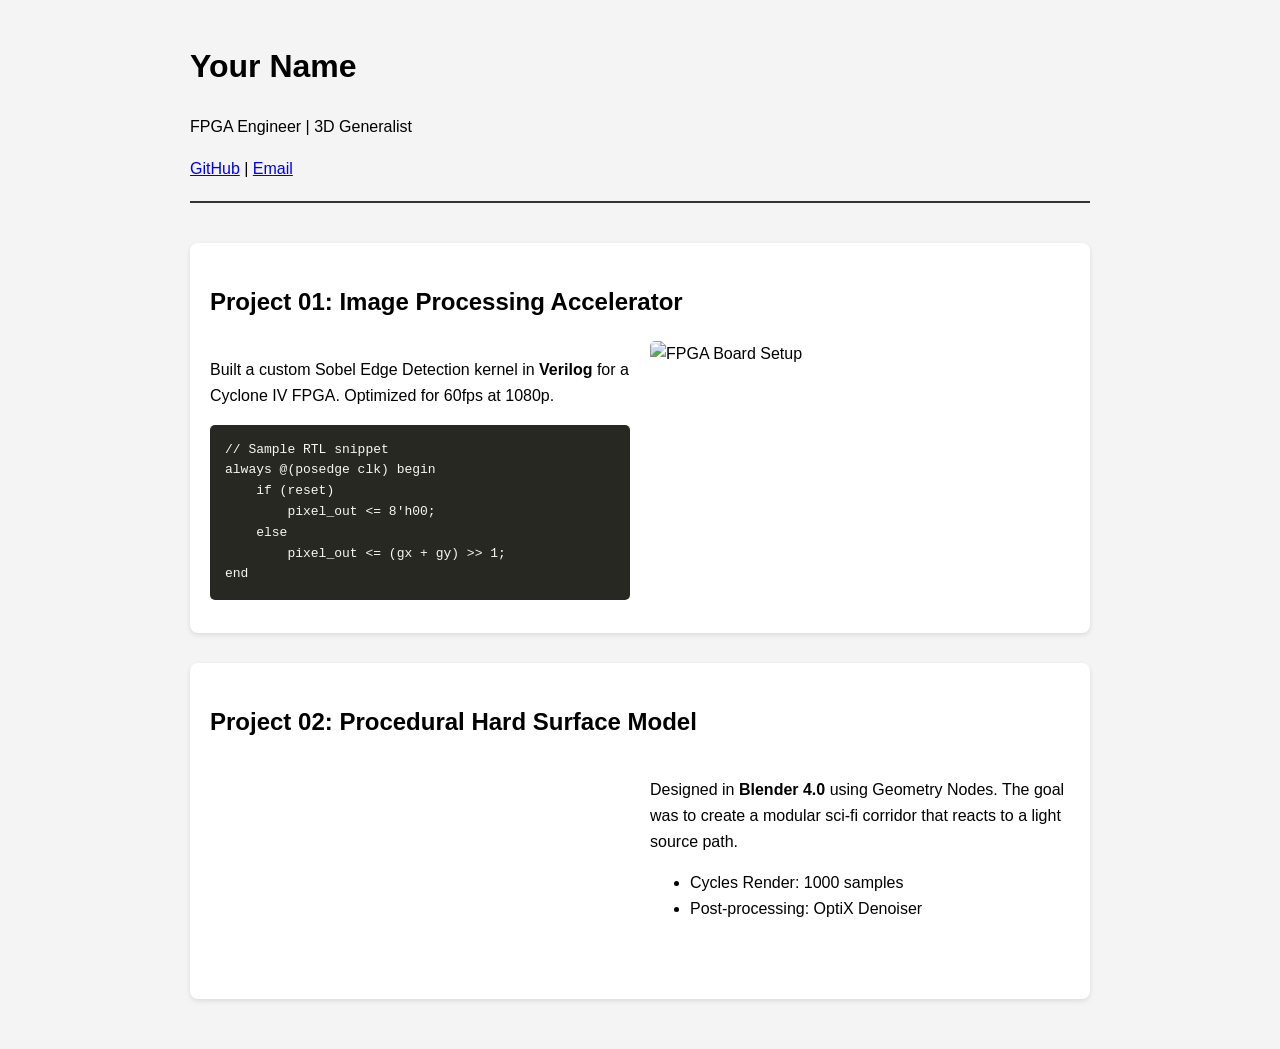
==== index.html @ 74874e3e "Create index.html" ====
<!DOCTYPE html>
<html lang="en">
<head>
    <meta charset="UTF-8">
    <meta name="viewport" content="width=device-width, initial-scale=1.0">
    <title>Your Name | Engineering Portfolio</title>
    <style>
        body { font-family: sans-serif; line-height: 1.6; max-width: 900px; margin: auto; padding: 20px; background: #f4f4f4; }
        header { border-bottom: 2px solid #333; padding-bottom: 20px; margin-bottom: 40px; }
        .project-card { background: white; padding: 20px; border-radius: 8px; box-shadow: 0 2px 5px rgba(0,0,0,0.1); margin-bottom: 30px; }
        .grid { display: grid; grid-template-columns: 1fr 1fr; gap: 20px; }
        pre { background: #272822; color: #f8f8f2; padding: 15px; border-radius: 5px; overflow-x: auto; }
        video, img { width: 100%; border-radius: 5px; }
        @media (max-width: 600px) { .grid { grid-template-columns: 1fr; } }
    </style>
</head>
<body>

<header>
    <h1>Your Name</h1>
    <p>FPGA Engineer | 3D Generalist</p>
    <a href="https://github.com/your-username">GitHub</a> | <a href="mailto:you@email.com">Email</a>
</header>

<div class="project-card">
    <h2>Project 01: Image Processing Accelerator</h2>
    <div class="grid">
        <div>
            <p>Built a custom Sobel Edge Detection kernel in <b>Verilog</b> for a Cyclone IV FPGA. Optimized for 60fps at 1080p.</p>
            <pre><code>// Sample RTL snippet
always @(posedge clk) begin
    if (reset) 
        pixel_out <= 8'h00;
    else
        pixel_out <= (gx + gy) >> 1;
end</code></pre>
        </div>
        <div>
            <img src="fpga_board_render.jpg" alt="FPGA Board Setup">
        </div>
    </div>
</div>

<div class="project-card">
    <h2>Project 02: Procedural Hard Surface Model</h2>
    <div class="grid">
        <div>
            <video autoplay loop muted playsinline>
                <source src="blender_render.mp4" type="video/mp4">
            </video>
        </div>
        <div>
            <p>Designed in <b>Blender 4.0</b> using Geometry Nodes. The goal was to create a modular sci-fi corridor that reacts to a light source path.</p>
            <ul>
                <li>Cycles Render: 1000 samples</li>
                <li>Post-processing: OptiX Denoiser</li>
            </ul>
        </div>
    </div>
</div>

</body>
</html>
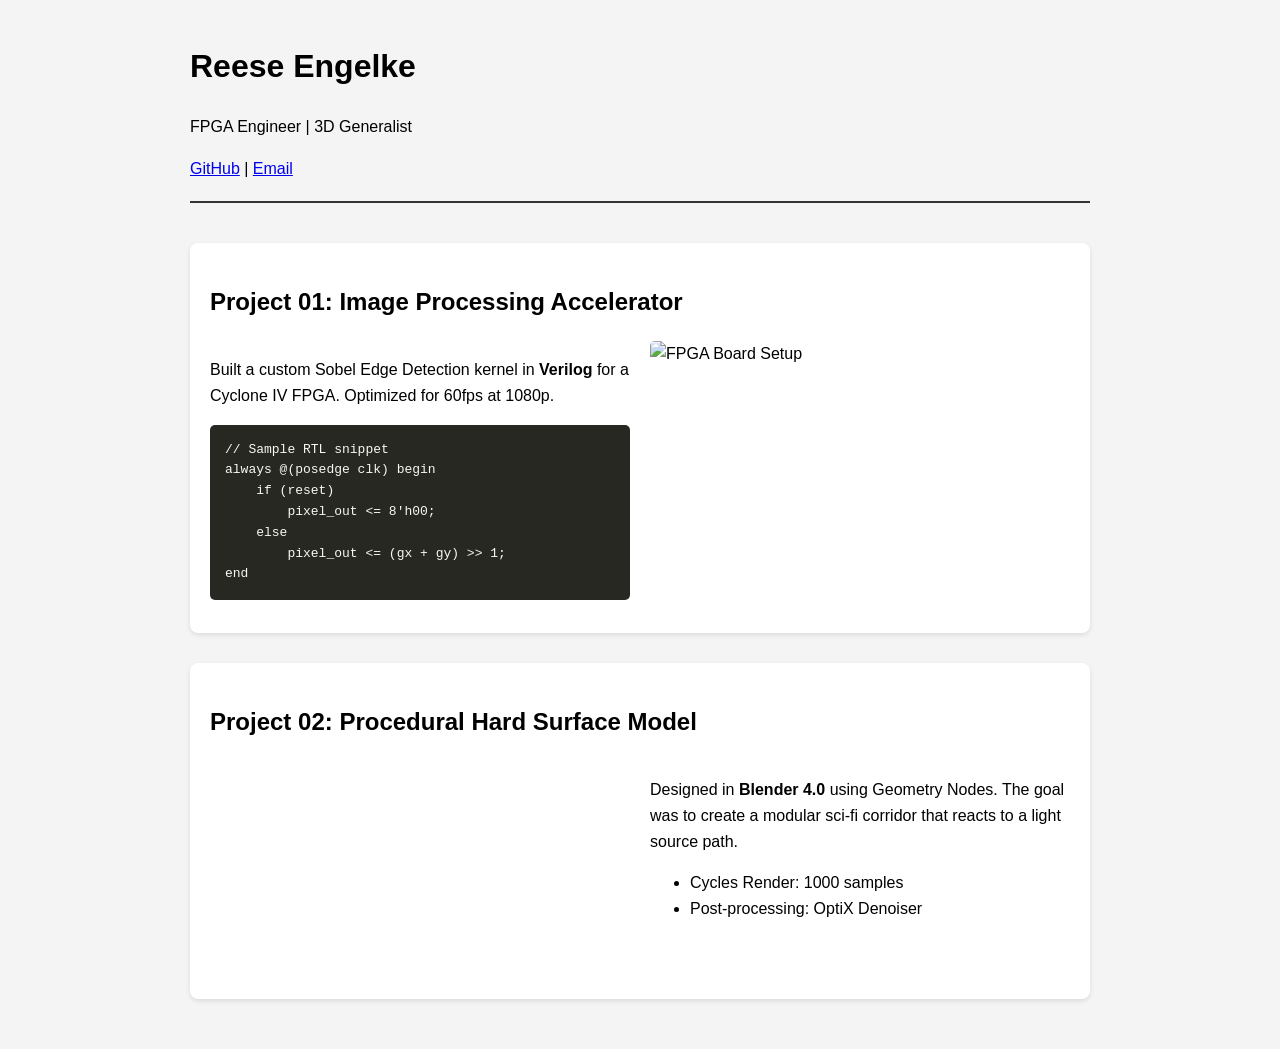
==== commit 90ed5291: "Update index.html" ====
--- a/index.html
+++ b/index.html
@@ -3,7 +3,7 @@
 <head>
     <meta charset="UTF-8">
     <meta name="viewport" content="width=device-width, initial-scale=1.0">
-    <title>Your Name | Engineering Portfolio</title>
+    <title>Reese | Engineering & Personal Portfolio</title>
     <style>
         body { font-family: sans-serif; line-height: 1.6; max-width: 900px; margin: auto; padding: 20px; background: #f4f4f4; }
         header { border-bottom: 2px solid #333; padding-bottom: 20px; margin-bottom: 40px; }
@@ -17,9 +17,9 @@
 <body>
 
 <header>
-    <h1>Your Name</h1>
+    <h1>Reese Engelke</h1>
     <p>FPGA Engineer | 3D Generalist</p>
-    <a href="https://github.com/your-username">GitHub</a> | <a href="mailto:you@email.com">Email</a>
+    <a href="https://github.com/reese-engelke">GitHub</a> | <a href="mailto:reese.engelke@gmail.com">Email</a>
 </header>
 
 <div class="project-card">
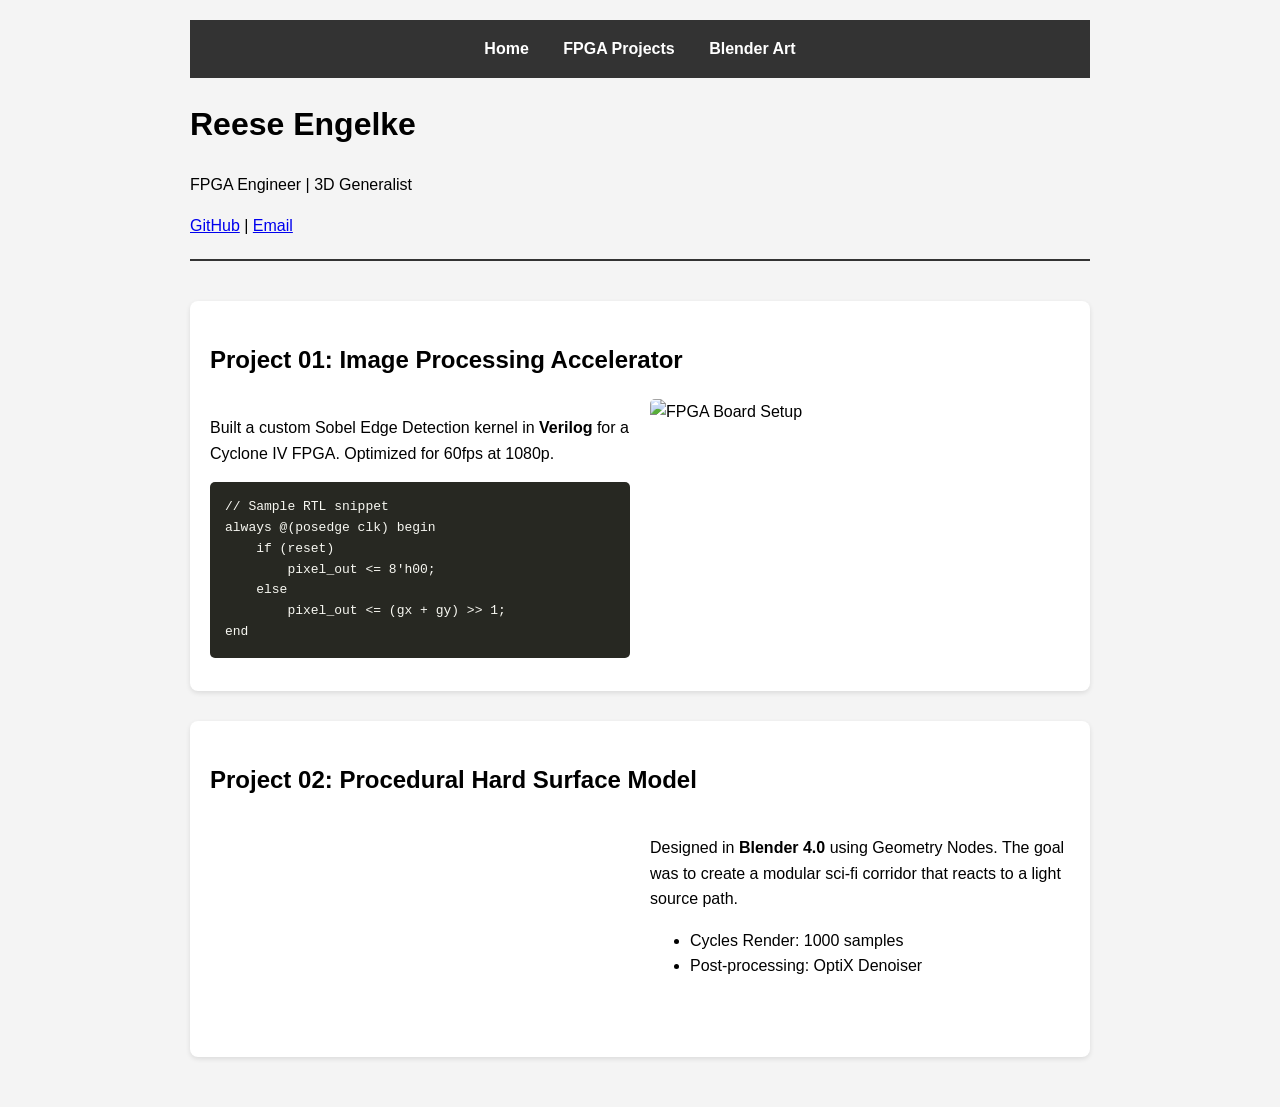
==== commit 2b283090: "Added navigation banner index.html" ====
--- a/index.html
+++ b/index.html
@@ -15,7 +15,11 @@
     </style>
 </head>
 <body>
-
+<nav style="background: #333; padding: 1rem; text-align: center;">
+    <a href="index.html" style="color: white; margin: 0 15px; text-decoration: none; font-weight: bold;">Home</a>
+    <a href="fpga.html" style="color: white; margin: 0 15px; text-decoration: none; font-weight: bold;">FPGA Projects</a>
+    <a href="blender.html" style="color: white; margin: 0 15px; text-decoration: none; font-weight: bold;">Blender Art</a>
+</nav>
 <header>
     <h1>Reese Engelke</h1>
     <p>FPGA Engineer | 3D Generalist</p>
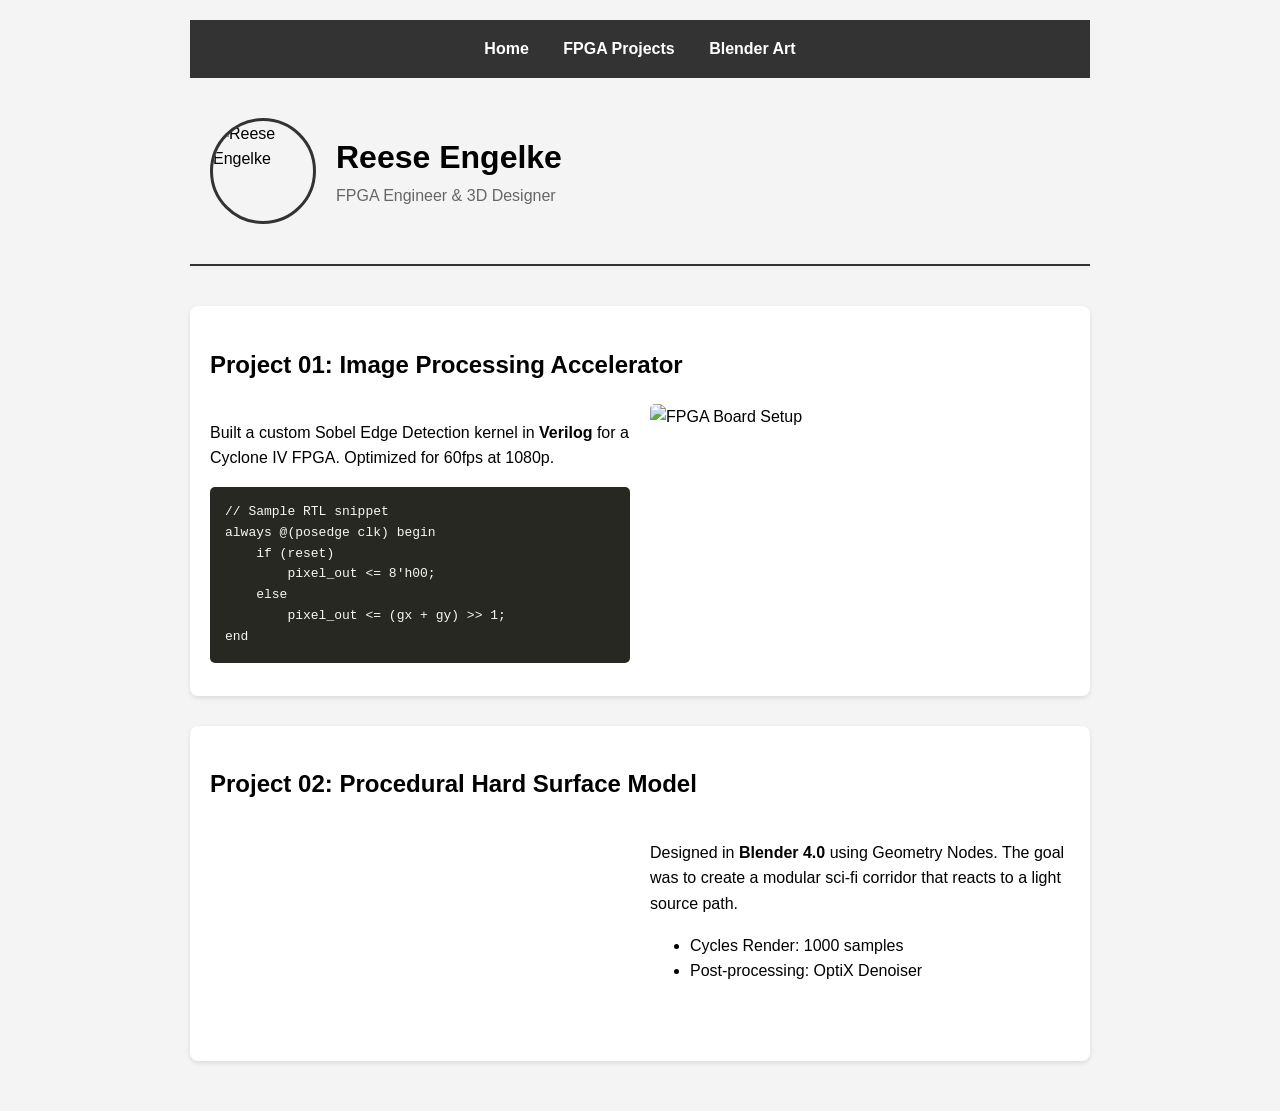
==== commit ac4e1b03: "Added profile picture to home header" ====
--- a/index.html
+++ b/index.html
@@ -20,10 +20,14 @@
     <a href="fpga.html" style="color: white; margin: 0 15px; text-decoration: none; font-weight: bold;">FPGA Projects</a>
     <a href="blender.html" style="color: white; margin: 0 15px; text-decoration: none; font-weight: bold;">Blender Art</a>
 </nav>
-<header>
-    <h1>Reese Engelke</h1>
-    <p>FPGA Engineer | 3D Generalist</p>
-    <a href="https://github.com/reese-engelke">GitHub</a> | <a href="mailto:reese.engelke@gmail.com">Email</a>
+
+<header style="display: flex; align-items: center; gap: 20px; padding: 40px 20px;">
+    <img src="assets/me.jpg" alt="Reese Engelke" style="width: 100px; height: 100px; border-radius: 50%; object-fit: cover; border: 3px solid #333;">
+    
+    <div>
+        <h1 style="margin: 0;">Reese Engelke</h1>
+        <p style="margin: 0; color: #666;">FPGA Engineer & 3D Designer</p>
+    </div>
 </header>
 
 <div class="project-card">
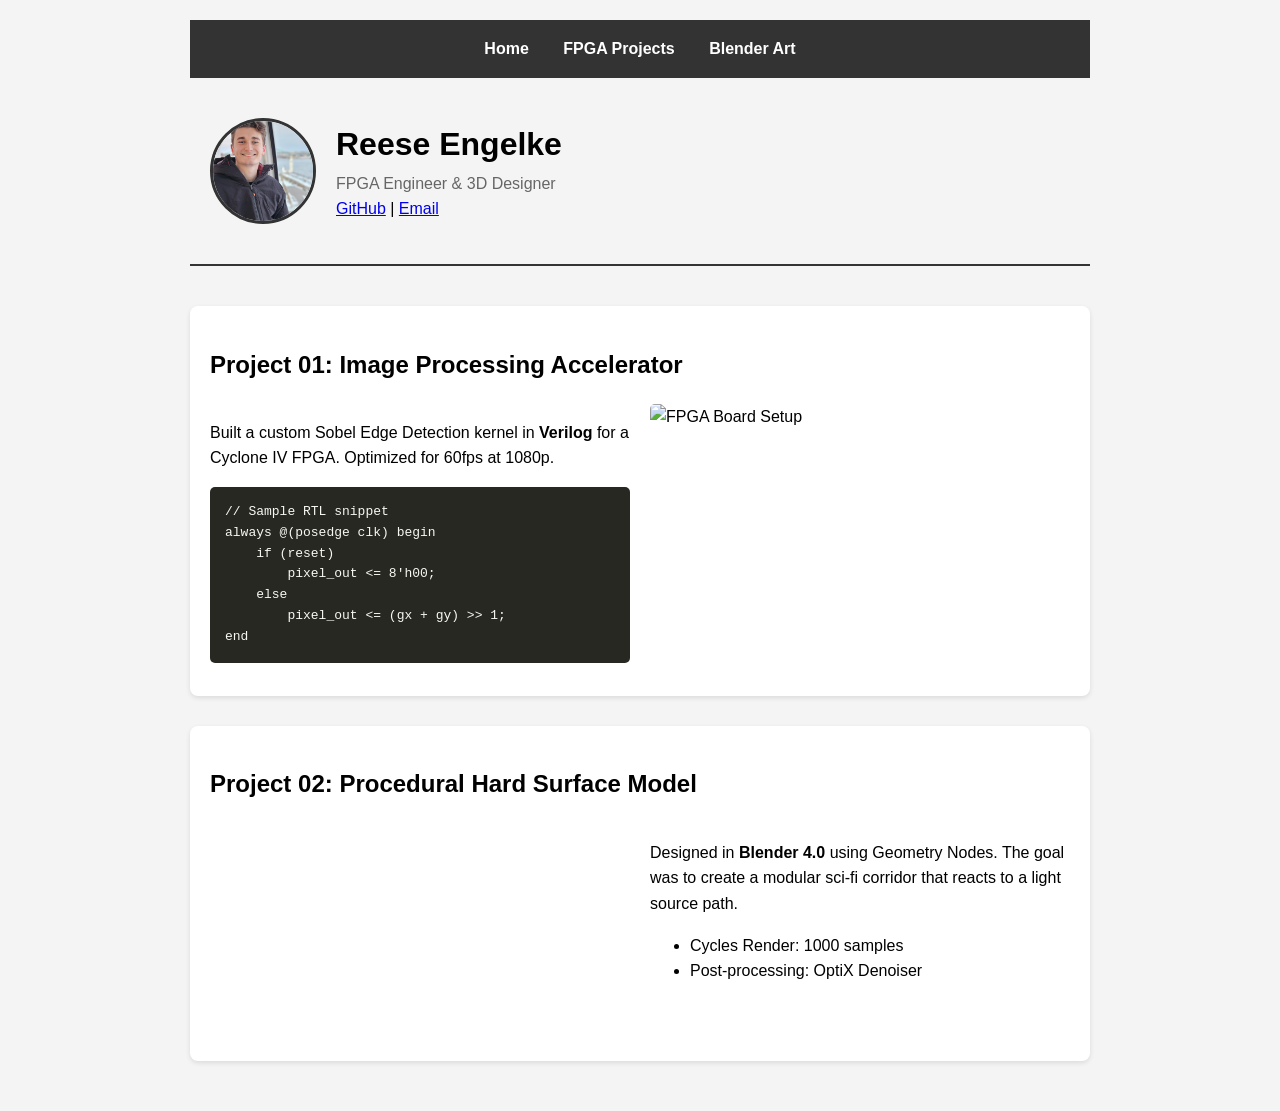
==== commit 44d2121e: "Update index.html" ====
--- a/index.html
+++ b/index.html
@@ -27,6 +27,7 @@
     <div>
         <h1 style="margin: 0;">Reese Engelke</h1>
         <p style="margin: 0; color: #666;">FPGA Engineer & 3D Designer</p>
+        <a href="https://github.com/reese-engelke">GitHub</a> | <a href="mailto:reese.engelke@gmail.com">Email</a>
     </div>
 </header>
 
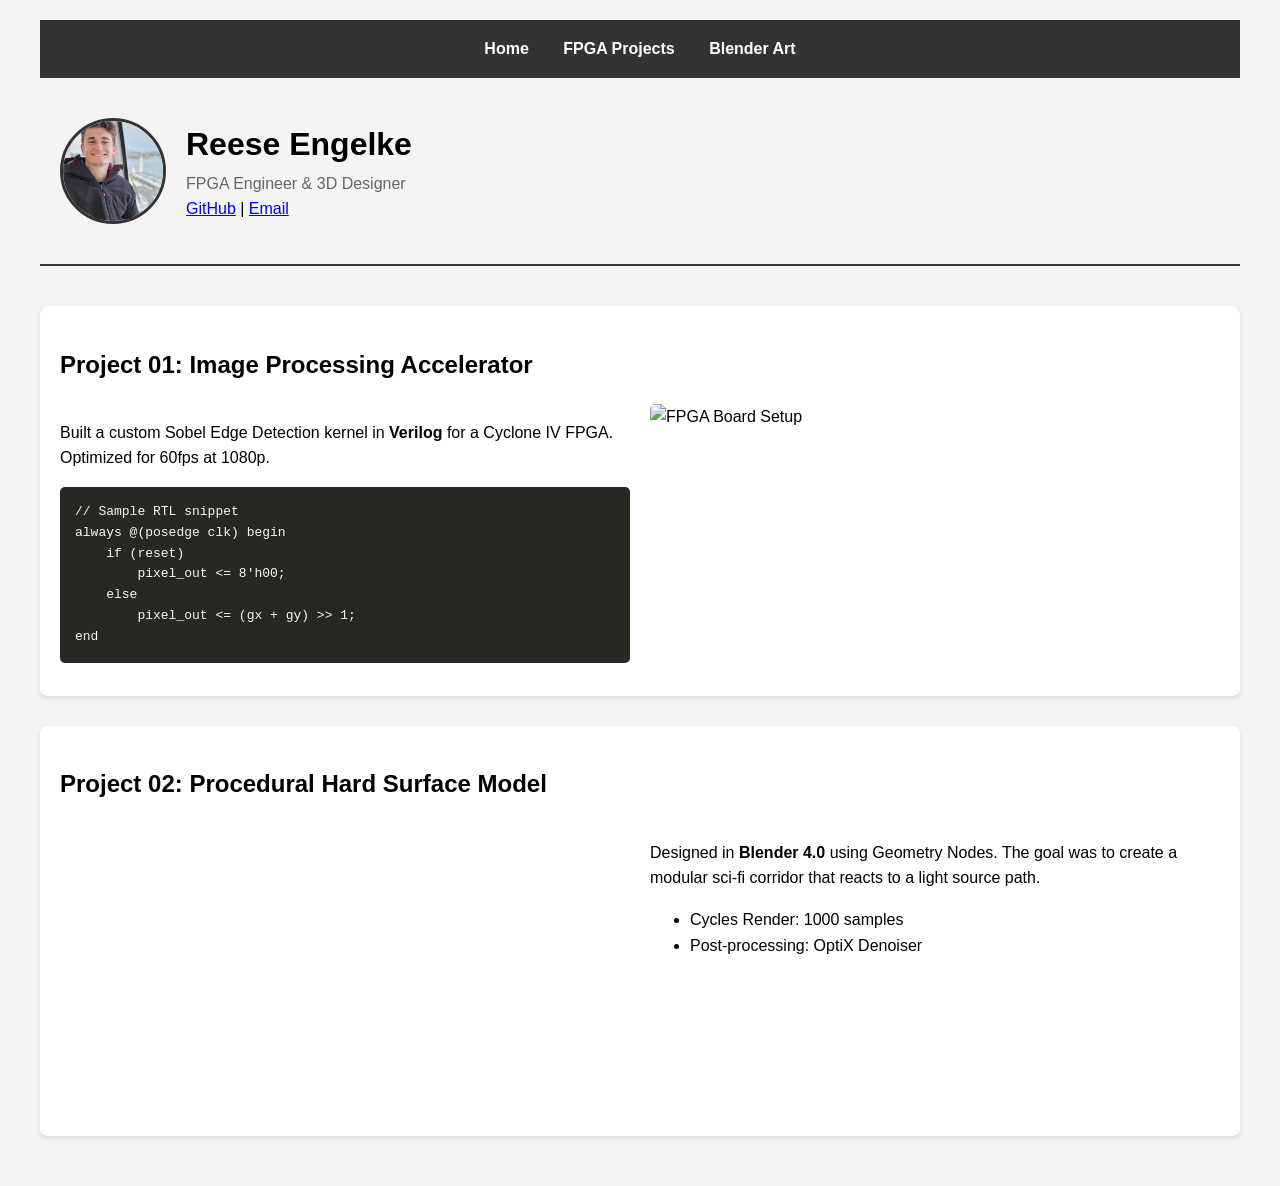
==== commit b026b9d6: "Added current axi_convolution_core status" ====
--- a/index.html
+++ b/index.html
@@ -5,7 +5,7 @@
     <meta name="viewport" content="width=device-width, initial-scale=1.0">
     <title>Reese | Engineering & Personal Portfolio</title>
     <style>
-        body { font-family: sans-serif; line-height: 1.6; max-width: 900px; margin: auto; padding: 20px; background: #f4f4f4; }
+        body { font-family: sans-serif; line-height: 1.6; max-width: 1200px; margin: auto; padding: 20px; background: #f4f4f4; }
         header { border-bottom: 2px solid #333; padding-bottom: 20px; margin-bottom: 40px; }
         .project-card { background: white; padding: 20px; border-radius: 8px; box-shadow: 0 2px 5px rgba(0,0,0,0.1); margin-bottom: 30px; }
         .grid { display: grid; grid-template-columns: 1fr 1fr; gap: 20px; }
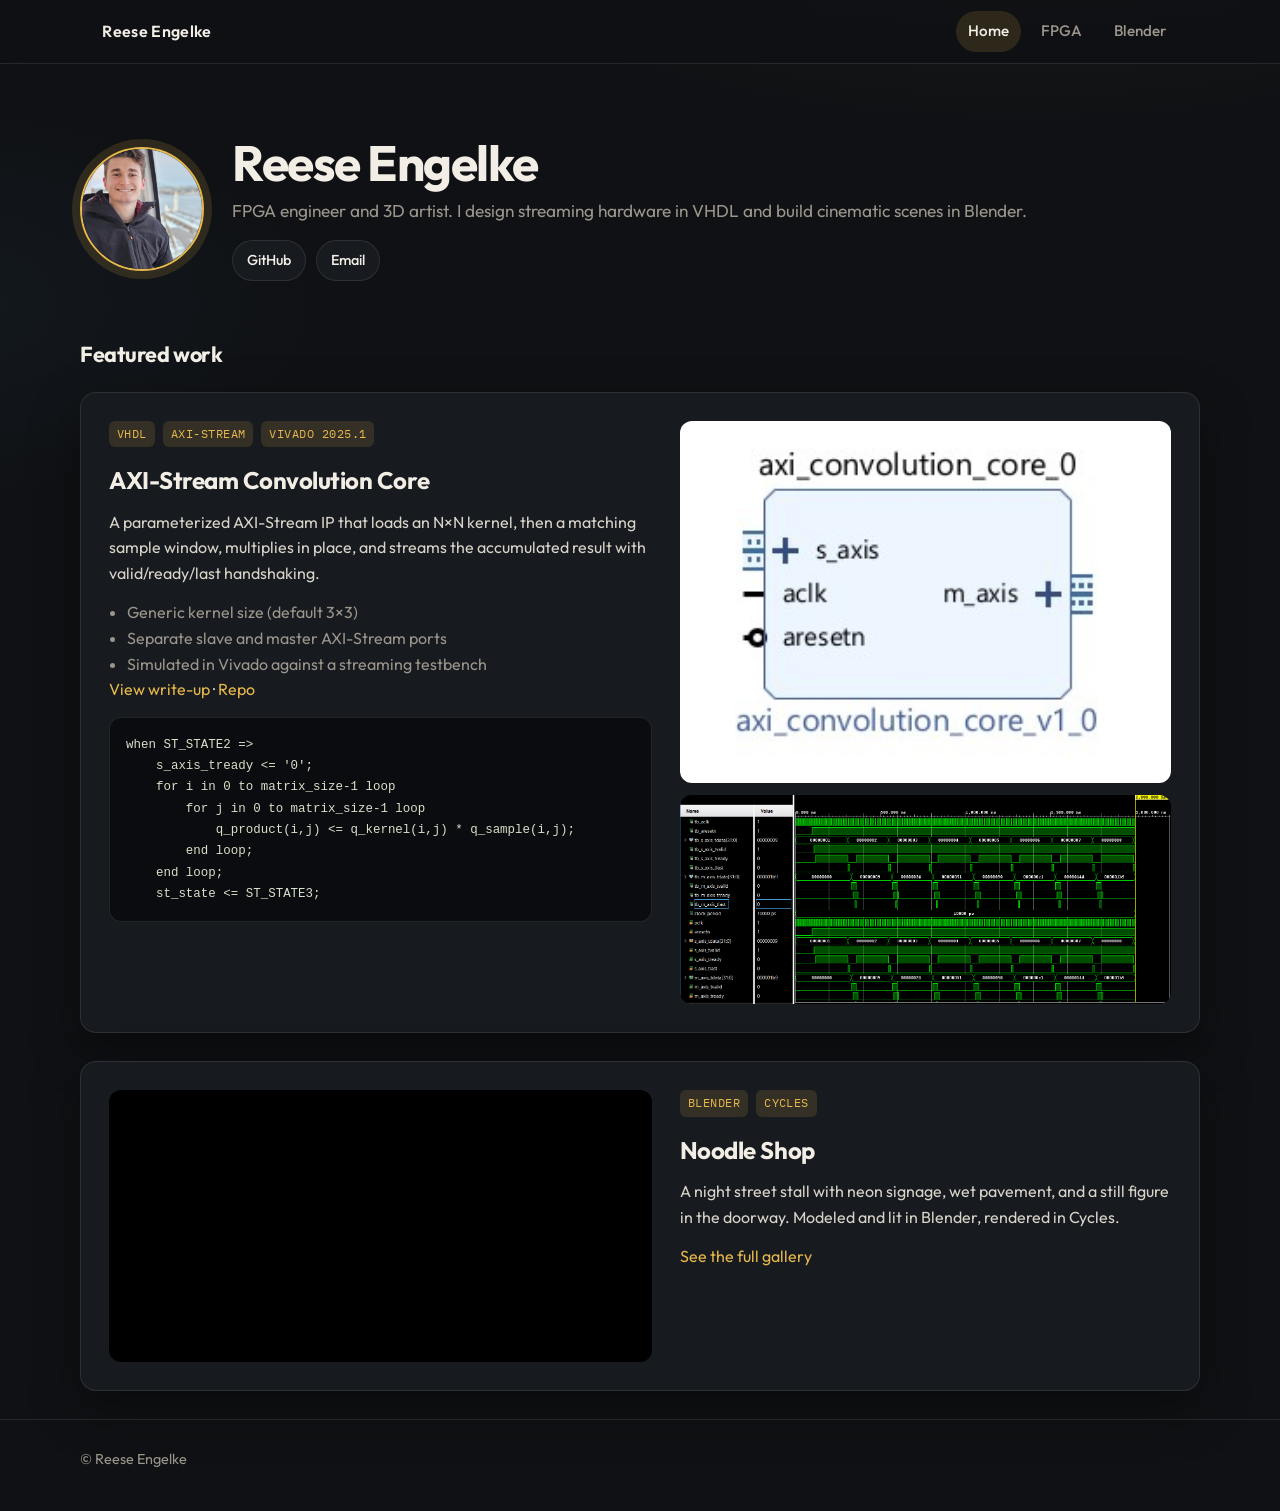
==== commit bc5397f0: "visual refresh" ====
--- a/index.html
+++ b/index.html
@@ -3,70 +3,94 @@
 <head>
     <meta charset="UTF-8">
     <meta name="viewport" content="width=device-width, initial-scale=1.0">
-    <title>Reese | Engineering & Personal Portfolio</title>
-    <style>
-        body { font-family: sans-serif; line-height: 1.6; max-width: 1200px; margin: auto; padding: 20px; background: #f4f4f4; }
-        header { border-bottom: 2px solid #333; padding-bottom: 20px; margin-bottom: 40px; }
-        .project-card { background: white; padding: 20px; border-radius: 8px; box-shadow: 0 2px 5px rgba(0,0,0,0.1); margin-bottom: 30px; }
-        .grid { display: grid; grid-template-columns: 1fr 1fr; gap: 20px; }
-        pre { background: #272822; color: #f8f8f2; padding: 15px; border-radius: 5px; overflow-x: auto; }
-        video, img { width: 100%; border-radius: 5px; }
-        @media (max-width: 600px) { .grid { grid-template-columns: 1fr; } }
-    </style>
+    <title>Reese Engelke | FPGA & 3D</title>
+    <link rel="preconnect" href="https://fonts.googleapis.com">
+    <link rel="preconnect" href="https://fonts.gstatic.com" crossorigin>
+    <link href="https://fonts.googleapis.com/css2?family=IBM+Plex+Mono:wght@400;500&family=Outfit:wght@400;500;600;700&display=swap" rel="stylesheet">
+    <link rel="stylesheet" href="styles.css">
 </head>
 <body>
-<nav style="background: #333; padding: 1rem; text-align: center;">
-    <a href="index.html" style="color: white; margin: 0 15px; text-decoration: none; font-weight: bold;">Home</a>
-    <a href="fpga.html" style="color: white; margin: 0 15px; text-decoration: none; font-weight: bold;">FPGA Projects</a>
-    <a href="blender.html" style="color: white; margin: 0 15px; text-decoration: none; font-weight: bold;">Blender Art</a>
+<nav class="site-nav">
+    <a class="brand" href="index.html">Reese Engelke</a>
+    <div class="nav-links">
+        <a href="index.html" aria-current="page">Home</a>
+        <a href="fpga.html">FPGA</a>
+        <a href="blender.html">Blender</a>
+    </div>
 </nav>
 
-<header style="display: flex; align-items: center; gap: 20px; padding: 40px 20px;">
-    <img src="assets/me.jpg" alt="Reese Engelke" style="width: 100px; height: 100px; border-radius: 50%; object-fit: cover; border: 3px solid #333;">
-    
-    <div>
-        <h1 style="margin: 0;">Reese Engelke</h1>
-        <p style="margin: 0; color: #666;">FPGA Engineer & 3D Designer</p>
-        <a href="https://github.com/reese-engelke">GitHub</a> | <a href="mailto:reese.engelke@gmail.com">Email</a>
+<main class="wrap">
+    <header class="hero">
+        <img class="avatar" src="assets/me.jpg" alt="Reese Engelke">
+        <div>
+            <h1>Reese Engelke</h1>
+            <p class="lede">FPGA engineer and 3D artist. I design streaming hardware in VHDL and build cinematic scenes in Blender.</p>
+            <div class="contact">
+                <a class="chip" href="https://github.com/reese-engelke">GitHub</a>
+                <a class="chip" href="mailto:reese.engelke@gmail.com">Email</a>
+            </div>
+        </div>
+    </header>
+
+    <div class="section-head">
+        <h2>Featured work</h2>
     </div>
-</header>
 
-<div class="project-card">
-    <h2>Project 01: Image Processing Accelerator</h2>
-    <div class="grid">
-        <div>
-            <p>Built a custom Sobel Edge Detection kernel in <b>Verilog</b> for a Cyclone IV FPGA. Optimized for 60fps at 1080p.</p>
-            <pre><code>// Sample RTL snippet
-always @(posedge clk) begin
-    if (reset) 
-        pixel_out <= 8'h00;
-    else
-        pixel_out <= (gx + gy) >> 1;
-end</code></pre>
+    <article class="card">
+        <div class="card-body grid">
+            <div>
+                <div class="meta">
+                    <span class="tag">VHDL</span>
+                    <span class="tag">AXI-Stream</span>
+                    <span class="tag">Vivado 2025.1</span>
+                </div>
+                <h2>AXI-Stream Convolution Core</h2>
+                <p>A parameterized AXI-Stream IP that loads an N×N kernel, then a matching sample window, multiplies in place, and streams the accumulated result with valid/ready/last handshaking.</p>
+                <ul>
+                    <li>Generic kernel size (default 3×3)</li>
+                    <li>Separate slave and master AXI-Stream ports</li>
+                    <li>Simulated in Vivado against a streaming testbench</li>
+                </ul>
+                <p><a href="fpga.html">View write-up</a> · <a href="https://github.com/reese-engelke/axis_convolution_core/tree/main">Repo</a></p>
+                <pre><code>when ST_STATE2 =>
+    s_axis_tready <= '0';
+    for i in 0 to matrix_size-1 loop
+        for j in 0 to matrix_size-1 loop
+            q_product(i,j) <= q_kernel(i,j) * q_sample(i,j);
+        end loop;
+    end loop;
+    st_state <= ST_STATE3;</code></pre>
+            </div>
+            <div class="media">
+                <img src="assets/axi_convolution_core.jpg" alt="AXI convolution core IP block with stream ports" onclick="openFullscreen(this)">
+                <img src="assets/conv_sim.png" alt="Vivado simulation of AXI-Stream convolution handshaking" onclick="openFullscreen(this)">
+            </div>
         </div>
-        <div>
-            <img src="fpga_board_render.jpg" alt="FPGA Board Setup">
+    </article>
+
+    <article class="card">
+        <div class="card-body grid">
+            <div class="media">
+                <video autoplay loop muted playsinline onclick="openFullscreen(this)">
+                    <source src="assets/noodleshop.m4v" type="video/mp4">
+                </video>
+            </div>
+            <div>
+                <div class="meta">
+                    <span class="tag">Blender</span>
+                    <span class="tag">Cycles</span>
+                </div>
+                <h2>Noodle Shop</h2>
+                <p>A night street stall with neon signage, wet pavement, and a still figure in the doorway. Modeled and lit in Blender, rendered in Cycles.</p>
+                <p><a href="blender.html">See the full gallery</a></p>
+            </div>
         </div>
-    </div>
-</div>
+    </article>
+</main>
 
-<div class="project-card">
-    <h2>Project 02: Procedural Hard Surface Model</h2>
-    <div class="grid">
-        <div>
-            <video autoplay loop muted playsinline>
-                <source src="blender_render.mp4" type="video/mp4">
-            </video>
-        </div>
-        <div>
-            <p>Designed in <b>Blender 4.0</b> using Geometry Nodes. The goal was to create a modular sci-fi corridor that reacts to a light source path.</p>
-            <ul>
-                <li>Cycles Render: 1000 samples</li>
-                <li>Post-processing: OptiX Denoiser</li>
-            </ul>
-        </div>
-    </div>
-</div>
-
+<footer class="site-footer">
+    <div class="wrap">© Reese Engelke</div>
+</footer>
+<script src="script.js"></script>
 </body>
 </html>
--- a/styles.css
+++ b/styles.css
@@ -0,0 +1,381 @@
+:root {
+  --bg: #0f1114;
+  --bg-raised: #171a1f;
+  --bg-hover: #1e232b;
+  --text: #f2eee6;
+  --muted: #9b958b;
+  --line: rgba(242, 238, 230, 0.1);
+  --accent: #e6b84c;
+  --accent-dim: rgba(230, 184, 76, 0.14);
+  --shadow: 0 18px 50px rgba(0, 0, 0, 0.35);
+  --radius: 16px;
+  --nav-h: 64px;
+  --font: "Outfit", system-ui, sans-serif;
+  --mono: "IBM Plex Mono", ui-monospace, monospace;
+}
+
+* {
+  box-sizing: border-box;
+}
+
+html {
+  scroll-behavior: smooth;
+}
+
+body {
+  margin: 0;
+  min-height: 100vh;
+  font-family: var(--font);
+  background:
+    radial-gradient(1200px 500px at 80% -10%, rgba(230, 184, 76, 0.08), transparent 55%),
+    radial-gradient(900px 400px at -10% 20%, rgba(80, 140, 180, 0.08), transparent 50%),
+    var(--bg);
+  color: var(--text);
+  line-height: 1.6;
+}
+
+a {
+  color: var(--accent);
+  text-decoration: none;
+}
+
+a:hover {
+  text-decoration: underline;
+}
+
+img,
+video {
+  max-width: 100%;
+  display: block;
+}
+
+figure {
+  margin: 0;
+}
+
+.site-nav {
+  position: sticky;
+  top: 0;
+  z-index: 20;
+  height: var(--nav-h);
+  display: flex;
+  align-items: center;
+  justify-content: space-between;
+  padding: 0 8%;
+  background: rgba(15, 17, 20, 0.82);
+  backdrop-filter: blur(14px);
+  border-bottom: 1px solid var(--line);
+}
+
+.brand {
+  color: var(--text);
+  font-weight: 600;
+  letter-spacing: 0.02em;
+}
+
+.brand:hover {
+  text-decoration: none;
+  color: var(--accent);
+}
+
+.nav-links {
+  display: flex;
+  gap: 8px;
+}
+
+.nav-links a {
+  color: var(--muted);
+  font-size: 0.95rem;
+  font-weight: 500;
+  padding: 8px 12px;
+  border-radius: 999px;
+}
+
+.nav-links a:hover,
+.nav-links a[aria-current="page"] {
+  color: var(--text);
+  background: var(--accent-dim);
+  text-decoration: none;
+}
+
+.wrap {
+  width: min(1120px, calc(100% - 40px));
+  margin: 0 auto;
+}
+
+.hero {
+  display: grid;
+  grid-template-columns: auto 1fr;
+  gap: 28px;
+  align-items: center;
+  padding: 72px 0 48px;
+}
+
+.avatar {
+  width: 124px;
+  height: 124px;
+  border-radius: 50%;
+  object-fit: cover;
+  border: 2px solid var(--accent);
+  box-shadow: 0 0 0 8px var(--accent-dim);
+}
+
+.hero h1 {
+  margin: 0 0 6px;
+  font-size: clamp(2rem, 4vw, 3.1rem);
+  letter-spacing: -0.03em;
+  line-height: 1.1;
+}
+
+.lede {
+  margin: 0 0 16px;
+  color: var(--muted);
+  font-size: 1.08rem;
+}
+
+.contact {
+  display: flex;
+  flex-wrap: wrap;
+  gap: 10px;
+}
+
+.chip {
+  display: inline-flex;
+  align-items: center;
+  padding: 8px 14px;
+  border-radius: 999px;
+  border: 1px solid var(--line);
+  background: var(--bg-raised);
+  color: var(--text);
+  font-size: 0.9rem;
+  font-weight: 500;
+}
+
+.chip:hover {
+  border-color: var(--accent);
+  text-decoration: none;
+}
+
+.section-head {
+  display: flex;
+  justify-content: space-between;
+  align-items: baseline;
+  gap: 16px;
+  margin: 8px 0 20px;
+}
+
+.section-head h2 {
+  margin: 0;
+  font-size: 1.35rem;
+  letter-spacing: -0.02em;
+}
+
+.section-head a {
+  font-size: 0.92rem;
+}
+
+.page-intro {
+  padding: 56px 0 12px;
+}
+
+.page-intro h1 {
+  margin: 0 0 8px;
+  font-size: clamp(1.8rem, 3vw, 2.6rem);
+  letter-spacing: -0.03em;
+}
+
+.page-intro p {
+  margin: 0;
+  color: var(--muted);
+  max-width: 62ch;
+}
+
+.card {
+  background: var(--bg-raised);
+  border: 1px solid var(--line);
+  border-radius: var(--radius);
+  box-shadow: var(--shadow);
+  overflow: hidden;
+  margin-bottom: 28px;
+}
+
+.card-body {
+  padding: 28px;
+}
+
+.grid {
+  display: grid;
+  grid-template-columns: 1.05fr 0.95fr;
+  gap: 28px;
+  align-items: start;
+}
+
+.meta {
+  display: flex;
+  flex-wrap: wrap;
+  gap: 8px;
+  margin: 0 0 14px;
+}
+
+.tag {
+  font-family: var(--mono);
+  font-size: 0.72rem;
+  letter-spacing: 0.04em;
+  text-transform: uppercase;
+  color: var(--accent);
+  background: var(--accent-dim);
+  padding: 4px 8px;
+  border-radius: 6px;
+}
+
+.card h2,
+.card h3 {
+  margin: 0 0 10px;
+  letter-spacing: -0.02em;
+}
+
+.card p {
+  margin: 0 0 14px;
+  color: #d8d3c8;
+}
+
+.card ul {
+  margin: 0;
+  padding-left: 18px;
+  color: var(--muted);
+}
+
+.media {
+  display: grid;
+  gap: 12px;
+}
+
+.media img,
+.media video,
+.gallery img,
+.gallery video {
+  width: 100%;
+  border-radius: 12px;
+  object-fit: cover;
+  cursor: zoom-in;
+  background: #000;
+}
+
+.media img {
+  object-fit: contain;
+  background: #0a0c10;
+}
+
+.media video {
+  max-height: 360px;
+  object-fit: cover;
+}
+
+pre {
+  margin: 0;
+  max-height: 360px;
+  overflow: auto;
+  padding: 16px;
+  border-radius: 12px;
+  background: #0a0c10;
+  color: #d7e0c8;
+  border: 1px solid var(--line);
+  font-family: var(--mono);
+  font-size: 0.78rem;
+  line-height: 1.55;
+}
+
+.gallery {
+  display: grid;
+  grid-template-columns: repeat(auto-fit, minmax(280px, 1fr));
+  gap: 22px;
+  padding: 8px 0 64px;
+}
+
+.gallery-card {
+  background: var(--bg-raised);
+  border: 1px solid var(--line);
+  border-radius: var(--radius);
+  overflow: hidden;
+  box-shadow: var(--shadow);
+  transition: transform 0.2s ease, border-color 0.2s ease;
+}
+
+.gallery-card:hover {
+  transform: translateY(-4px);
+  border-color: rgba(230, 184, 76, 0.4);
+}
+
+.gallery-card img,
+.gallery-card video {
+  height: 250px;
+  border-radius: 0;
+}
+
+.gallery-card figcaption {
+  padding: 14px 16px 18px;
+}
+
+.gallery-card h3 {
+  margin: 0;
+  font-size: 1.05rem;
+}
+
+.gallery-card p {
+  margin: 4px 0 0;
+  color: var(--muted);
+  font-size: 0.88rem;
+}
+
+.site-footer {
+  border-top: 1px solid var(--line);
+  padding: 28px 0 40px;
+  color: var(--muted);
+  font-size: 0.9rem;
+}
+
+:fullscreen,
+:-webkit-full-screen {
+  object-fit: contain !important;
+  background: #000;
+  cursor: zoom-out;
+}
+
+@media (max-width: 760px) {
+  .site-nav {
+    height: auto;
+    min-height: var(--nav-h);
+    padding: 10px 16px;
+    flex-wrap: wrap;
+    gap: 8px;
+  }
+
+  .nav-links {
+    width: 100%;
+    justify-content: space-between;
+  }
+
+  .hero,
+  .grid {
+    grid-template-columns: 1fr;
+  }
+
+  .hero {
+    text-align: center;
+    justify-items: center;
+    padding-top: 40px;
+  }
+
+  .contact {
+    justify-content: center;
+  }
+
+  .card-body {
+    padding: 20px;
+  }
+
+  .media img,
+  .media video {
+    max-height: none;
+  }
+}
